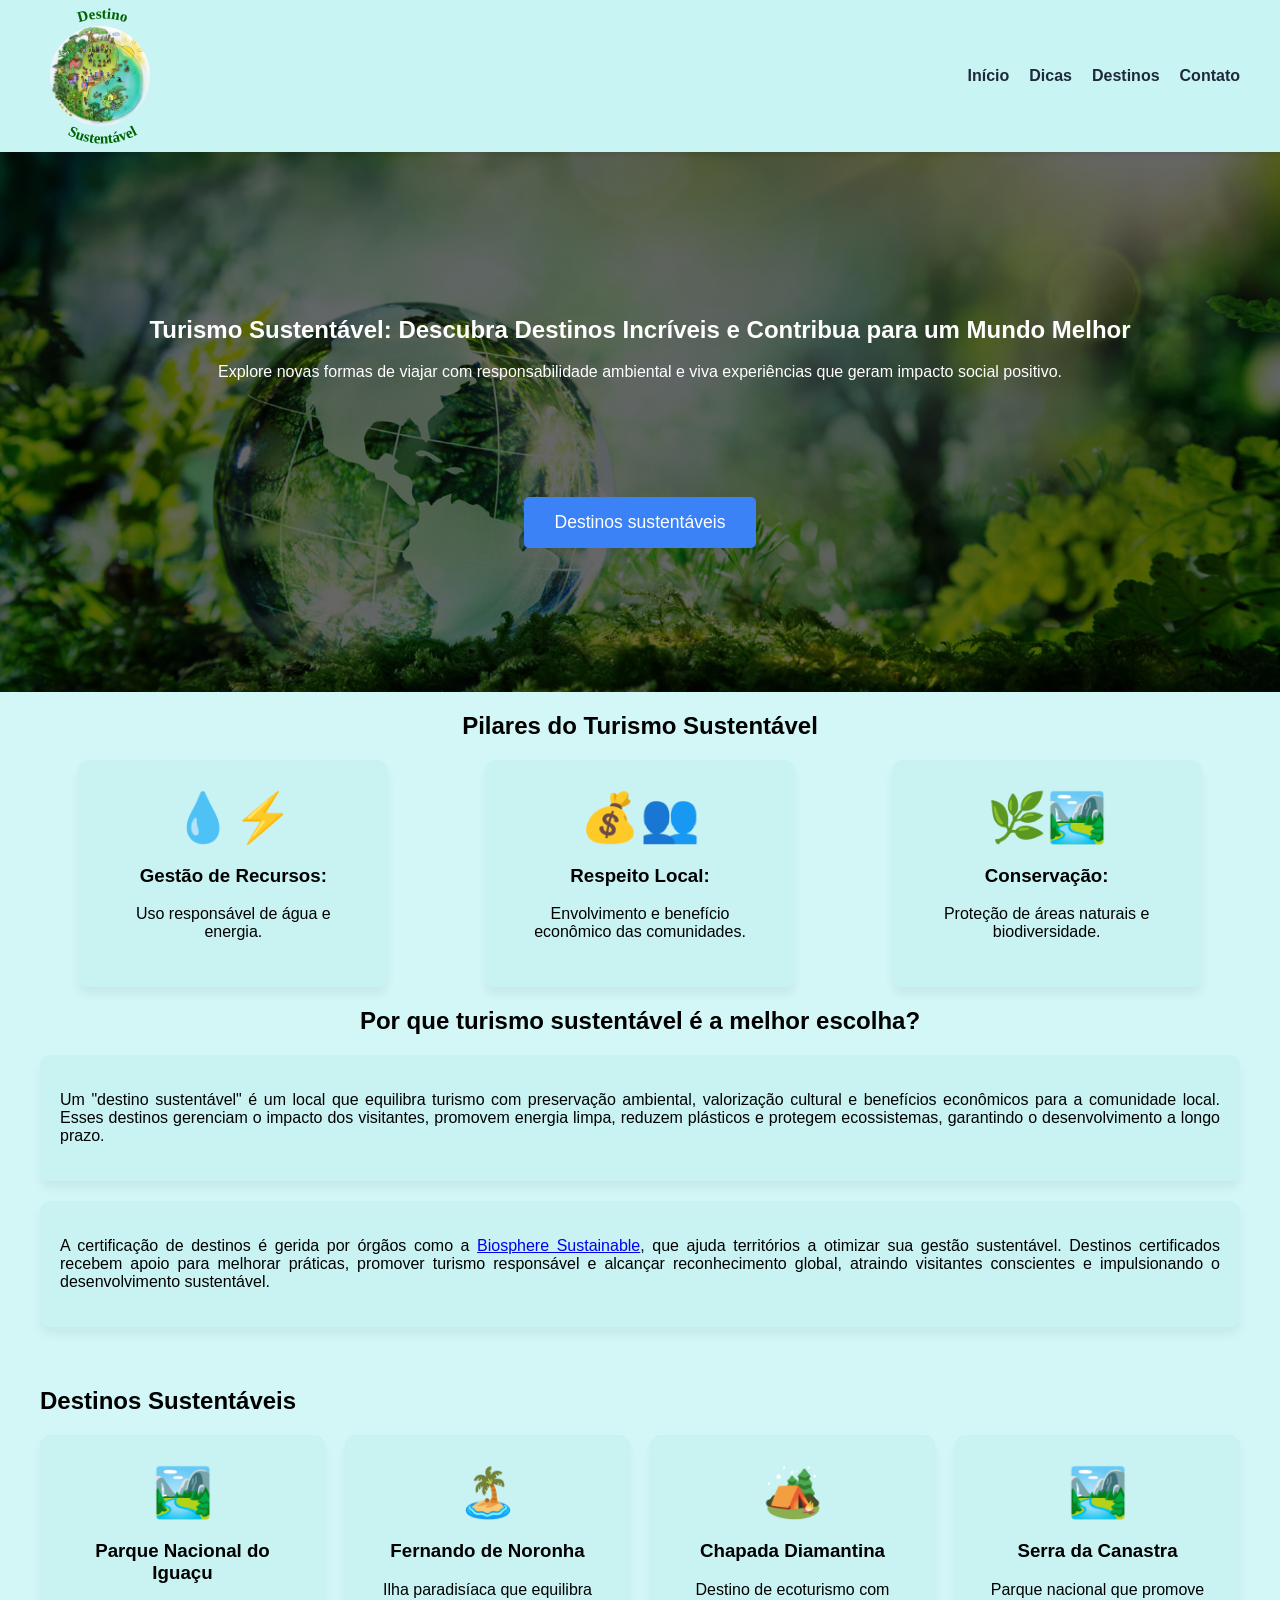
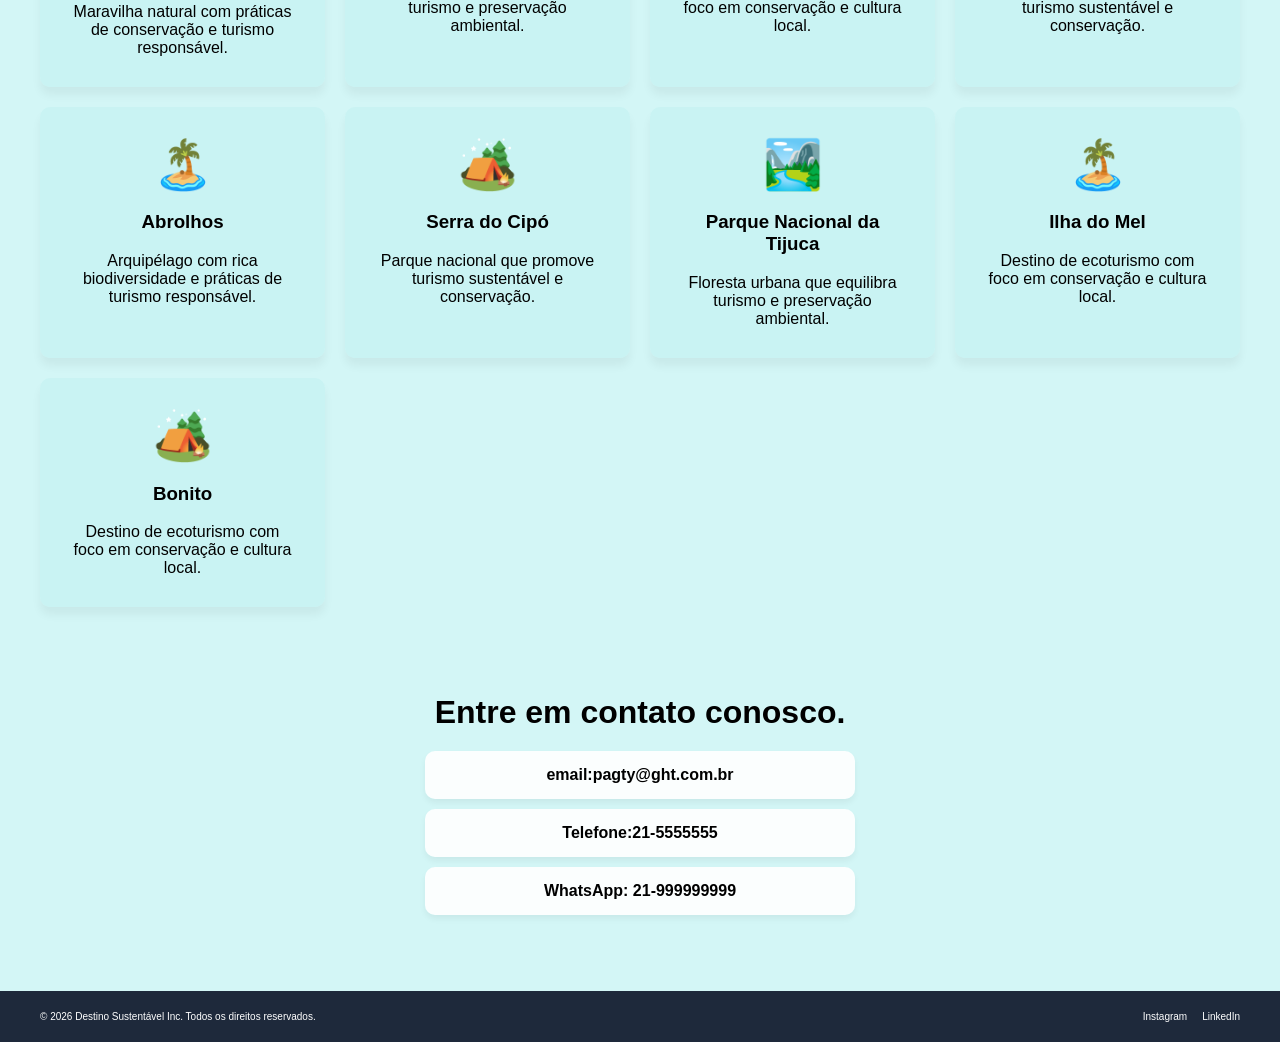
==== index.html @ 7bcc0dd2 "Fix HTML structure and formatting issues Alteração de link BONITOMS" ====
<!DOCTYPE html>
<html lang="pt-br">
<head>
    <meta charset="UTF-8">
    <meta name="viewport" content="width=device-width, initial-scale=1.0">
    <title>Turismo sustentável</title>
    <style>
        body {
            font-family: sans-serif, Arial, Helvetica;
            margin: 0;
            background-color: rgba(200, 244, 244, 0.8);
        }

        .container {
            max-width: 1200px;
            margin: 0 auto;
            padding: 0 20px;
        }

        .main-header {
        background-color: rgb(200, 244, 244);
        box-shadow: 0 2px 5px rgba(0,0,0,0.1);
        padding: 1rem 0;
        position: sticky;
        top: 0;
        z-index: 100;
        }

        .flex-nav {
            display: flex;
            justify-content: space-between;
            align-items: center;
        }

        .logo {
            background-color: rgb(200, 244, 244);
            border-radius: 50%;
            width: 120px;
            height: 120px;
            display: inline-flex;
            align-items: center;
            justify-content: center;
            position: relative;
        }

        .logo svg {
            position: absolute;
            top: -35px;
            left: -35px;
            width: 200px;
            height: 220px;
            pointer-events: none;
            z-index: 101;
        }

        .logo svg text {
            fill: #006400;
            font-family: 'Comic Sans MS', cursive;
            font-size: 15px;
            font-weight: 600;
        }

        .logo img {
            display: block;
            width: 100px;
            height: 100px;
            object-fit: cover;
            border-radius: 50%;
            background-color: transparent;
        }

        .nav-links {
            display: flex;
            justify-content: space-between;
            list-style: none;
            gap: 20px;
        }

        .nav-links a {
            text-decoration: none;
            color: #1e293b;
            font-weight: 600;
        }
        /* --- RESPONSIVE PARA CELULAR --- */
        @media (max-width: 768px) {
            .nav-links {
                gap: 10px;
            }

            .nav-links a {
                font-size: 0.9rem;
            }
        }
        /* --- HERO SECTION --- */
        /* A Seção Hero é o cartão de visitas do seu site! */
        .hero-section {
            background: linear-gradient(rgba(0,0,0,0.6), rgba(0,0,0,0.6)), url('./imagens/br-sustentabilidade.jpg');
            background-size: cover;
            background-position: center;
            height: 60vh;
            display: flex;
            align-items: center;
            justify-content: center;
            text-align: center;
            color: white;
        }

        .cta-button {
            background: #3b82f6;
            color: white;
            border: none;
            padding: 15px 30px;
            font-size: 1.1rem;
            border-radius: 5px;
            cursor: pointer;
            margin-top: 100px;
            text-decoration: none;
            display: inline-block;
        }

        #destino {
            margin-top: 60px;
        }

        #destinos {
            margin-top: 60px;
        }   

        /* --- FEATURES COM GRID LAYOUT --- */
        .features-section h2 {
            text-align: center;
        }

        .icon {
            text-align: center;
            margin-bottom: 12px;
            font-size: 3rem;
        }

        .feature-card {
            background-color: rgba(199, 243, 243, 0.8);
            padding: 30px;
            border-radius: 10px;
            box-shadow: 0 8px 10px rgba(0,0,0,0.05);
            text-align: center;
            transition: transform 0.3s;
            max-width: 250px;
            margin: 0 auto;
        }

        /*.feature-card a {
            text-decoration: none;
            color: black;
        }*/

        .feature-card:hover {
            transform: translateY(-10px);
            /*cursor: pointer;*/

        }   

        .feature-card2 {
            background-color: rgba(199, 243, 243, 0.8);
            padding: 30px;
            border-radius: 10px;
            box-shadow: 0 8px 10px rgba(0,0,0,0.05);
            text-align: center;
            transition: transform 0.3s;
            max-width: 250px;
            margin: 0 auto;
        }

        .feature-card2 a {
            text-decoration: none;
            color: black;
        }

        .feature-card2:hover {
            transform: translateY(-10px);
            cursor: pointer;

        }   

        .features-grid {
            display: grid;
            grid-template-columns: repeat(auto-fit, minmax(250px, 1fr));
            gap: 20px;
        }

        .article-card {
            background-color: rgba(199, 243, 243, 0.8);
            padding: 20px;
            border-radius: 10px;
            box-shadow: 0 8px 10px rgba(0,0,0,0.05);
            margin: 20px auto;
            max-width: cover;
            text-align: justify;
        }

        /* --- SEÇÃO DE CONTATO (CORRIGIDA) --- */
        #contato {
            padding: 60px 0;
            text-align: center;
        }

        #contato h1 {
            font-size: 2rem;
            margin-bottom: 20px;
        }

        #contato ul {
            list-style: none;
            padding: 0;
            display: flex;
            flex-direction: column;
            gap: 10px;
            align-items: center;
        }

        #contato li {
            background-color: rgba(255, 255, 255, 0.9);
            padding: 15px;
            border-radius: 10px;
            width: 100%;
            max-width: 400px;
            box-shadow: 0 4px 6px rgba(0,0,0,0.05);
            font-weight: 600;
        }
        /* --- FOOTER COM FLEXBOX --- */
        .main-footer {
            background: #1e293b;
            color: white;
            padding: 10px 0;
        }

        .footer-content {
            display: flex;
            justify-content: space-between;
            align-items: center;
            flex-wrap: wrap;
            font-size: 10px;
            gap: 20px;
        }

        .social-links {
            display: flex;
            gap: 15px;
        }

        .social-links a {
            color: white;
            text-decoration: none;
        }
    </style>
</head>
<body>
    
    <!-- HEADER: Use Flexbox para alinhar a logo e o menu -->
    <header class="main-header">
        <div class="container flex-nav">
            <div class="logo">
                <img src="./imagens/logo.jpg">
                <svg viewBox="0 0 200 200">
                    <defs>
                        <path id="top-circle" d="M 25 100 A 70 70 0 0 1 170 100" />
                        <path id="bottom-circle" d="M 25 80 A 70 70 0 0 0 170 80" />
                    </defs>
                    <text text-anchor="middle">
                        <textPath href="#top-circle" startOffset="50%">Destino</textPath>
                    </text>
                    <text text-anchor="middle">
                        <textPath href="#bottom-circle" startOffset="50%">Sustentável</textPath>
                    </text>
                </svg>
            </div>
                <nav>
                <ul class="nav-links">
                    <li><a href="#">Início</a></li>
                    <li><a href="#dicas">Dicas</a></li>
                    <li><a href="#destinos">Destinos</a></li>
                    <li><a href="#contato">Contato</a></li>
                </ul>
            </nav>
        </div>
    </header>

    <main>
        <!-- HERO SECTION: O destaque da página -->
        <section id="incio" class="hero-section">
            <div class="container">
                <h1>Turismo Sustentável: Descubra Destinos Incríveis e Contribua para um Mundo Melhor</h1>
                <p>Explore novas formas de viajar com responsabilidade ambiental e viva experiências que geram impacto social positivo.</p>
                <a href="#destino" class="cta-button">Destinos sustentáveis</a>
            </div>
        </section>

        <!-- FEATURES SECTION: Use Grid Layout para esta seção -->
        <section id="dicas" class="features-section">
            <div class="container">
                <h2>Pilares do Turismo Sustentável</h2>
                <div class="features-grid">
                    <div class="feature-card">
                        <div class="icon">💧⚡</div>
                        <h3>Gestão de Recursos:</h3>
                        <p>Uso responsável de água e energia.</p>
                    </div>
                    <div class="feature-card">
                        <div class="icon">💰👥</div>
                        <h3>Respeito Local:</h3>
                        <p>Envolvimento e benefício econômico das comunidades.</p>
                    </div>
                    <div class="feature-card">
                        <div class="icon">🌿🏞️</div>
                        <h3>Conservação:</h3>
                        <p>Proteção de áreas naturais e biodiversidade.</p>
                    </div>
            </div>
            
            <h2>Por que turismo sustentável é a melhor escolha?</h2>
            <div class="article-card">
                <p>Um "destino sustentável" é um local que equilibra turismo com preservação ambiental, valorização cultural e benefícios econômicos para a comunidade local. Esses destinos gerenciam o impacto dos visitantes, promovem energia limpa, reduzem plásticos e protegem ecossistemas, garantindo o desenvolvimento a longo prazo.</p>
            </div>
            <div class="article-card">
            <p>A certificação de destinos é gerida por órgãos como a <span><a href="https://www.biospheresustainable.com/pt/37/biosphere-sustainable-destinations" target="_blank">Biosphere Sustainable</a></span>, que ajuda territórios a otimizar sua gestão sustentável. Destinos certificados recebem apoio para melhorar práticas, promover turismo responsável e alcançar reconhecimento global, atraindo visitantes conscientes e impulsionando o desenvolvimento sustentável.</p>
            <span id="destino"></span>
            </div>
        </section>

        
        <section id="destinos">
            <div class="container">
                <h2>Destinos Sustentáveis</h2>
                <div class="features-grid">
                    <div class="feature-card2">
                        <div class="icon">🏞️</div>
                        <h3>Parque Nacional do Iguaçu</h3>
                        <a href="https://cataratasdoiguacu.com.br/" target="_blank">Maravilha natural com práticas de conservação e turismo responsável.</a>
                    </div>
                    <div class="feature-card2">
                        <div class="icon">🏝️</div>
                        <h3>Fernando de Noronha</h3>
                        <a href="https://www.noronha.pe.gov.br/" target="_blank">Ilha paradisíaca que equilibra turismo e preservação ambiental.</a>
                    </div>
                    <div class="feature-card2">
                        <div class="icon">🏕️</div>
                        <h3>Chapada Diamantina</h3>
                        <a href="https://parnachapadadiamantina.blogspot.com/" target="_blank">Destino de ecoturismo com foco em conservação e cultura local.</a>
                    </div>
                    <div class="feature-card2">
                        <div class="icon">🏞️</div>
                        <h3>Serra da Canastra</h3>
                        <a href="https://www.serradacanastra.com.br/" target="_blank">Parque nacional que promove turismo sustentável e conservação.</a>
                    </div>
                    <div class="feature-card2">
                        <div class="icon">🏝️</div>
                        <h3>Abrolhos</h3>
                        <a href="https://www.abrolhos.com.br/" target="_blank">Arquipélago com rica biodiversidade e práticas de turismo responsável.</a>
                    </div>
                    <div class="feature-card2">
                        <div class="icon">🏕️</div>
                        <h3>Serra do Cipó</h3>
                        <a href="https://vemprocipo.com.br/" target="_blank">Parque nacional que promove turismo sustentável e conservação.</a>
                    </div>
                    <div class="feature-card2">
                        <div class="icon">🏞️</div>
                        <h3>Parque Nacional da Tijuca</h3>
                        <a href="https://parquenacionaldatijuca.rio/" target="_blank">Floresta urbana que equilibra turismo e preservação ambiental.</a>
                    </div>
                    <div class="feature-card2">
                        <div class="icon">🏝️</div>
                        <h3>Ilha do Mel</h3>
                        <a href="https://www.iat.pr.gov.br/Pagina/Parque-Estadual-da-Ilha-do-Mel-PEIM target="_blank">Destino de ecoturismo com foco em conservação e cultura local.</a>
                    </div>
                    <div class="feature-card2">
                        <div class="icon">🏕️</div>
                        <h3>Bonito</h3>
                        <a href="/https://www.portalbonito.com.br/" target="_blank">Destino de ecoturismo com foco em conservação e cultura local.</a>
                    </div>
                </div>
            </div>
        </section>

        <section id="contato">
            <div class="container">
                <h1>Entre em contato conosco.</h1>
                <ul>
                    <li>email:pagty@ght.com.br</li>
                    <li>Telefone:21-5555555</li>
                    <li>WhatsApp: 21-999999999</li>
                </ul>

            </div>

        </section>

    </main>
    

    <!-- FOOTER: Use Flexbox para organizar os links -->
    <footer class="main-footer">
        <div class="container footer-content">
            <p>&copy; 2026 Destino Sustentável Inc. Todos os direitos reservados.</p>
            <div class="social-links">
                <a href="#">Instagram</a>
                <a href="#">LinkedIn</a>
            </div>
        </div>
    </footer>
    


</body>
</html>
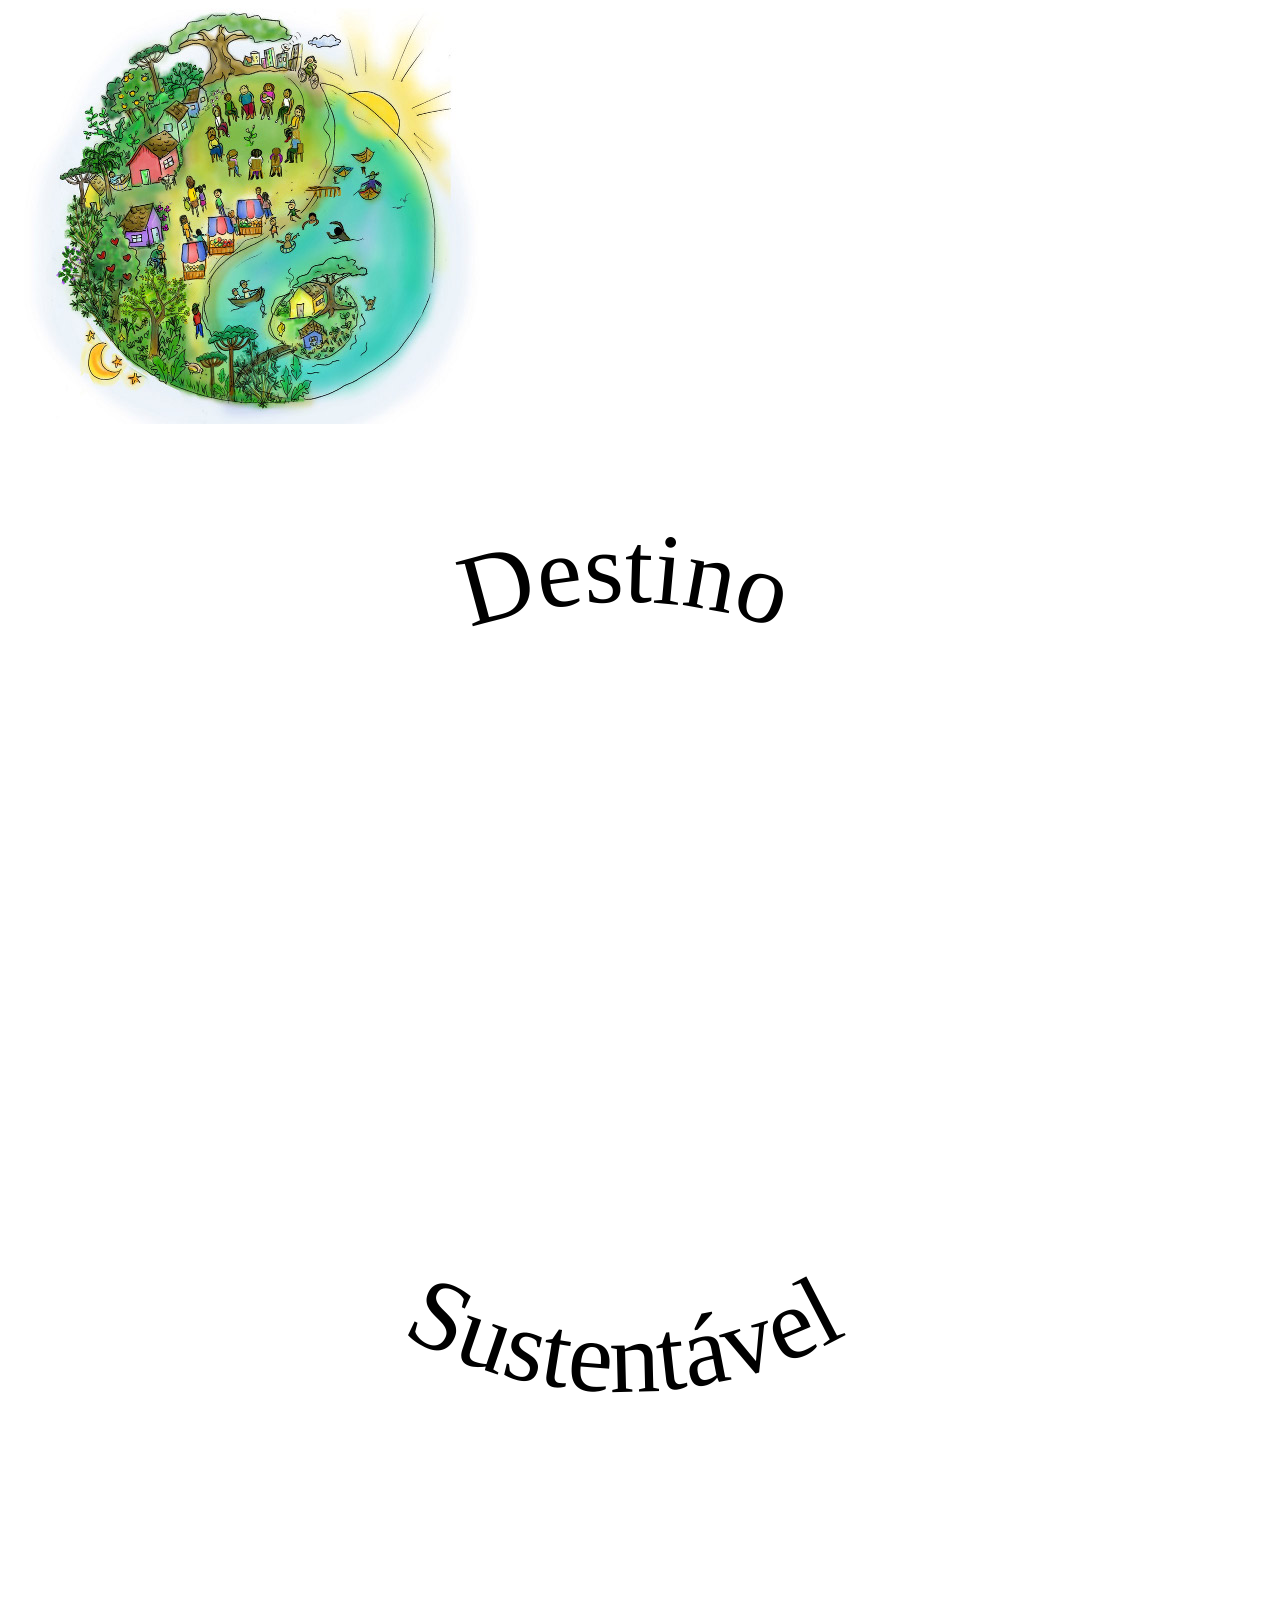
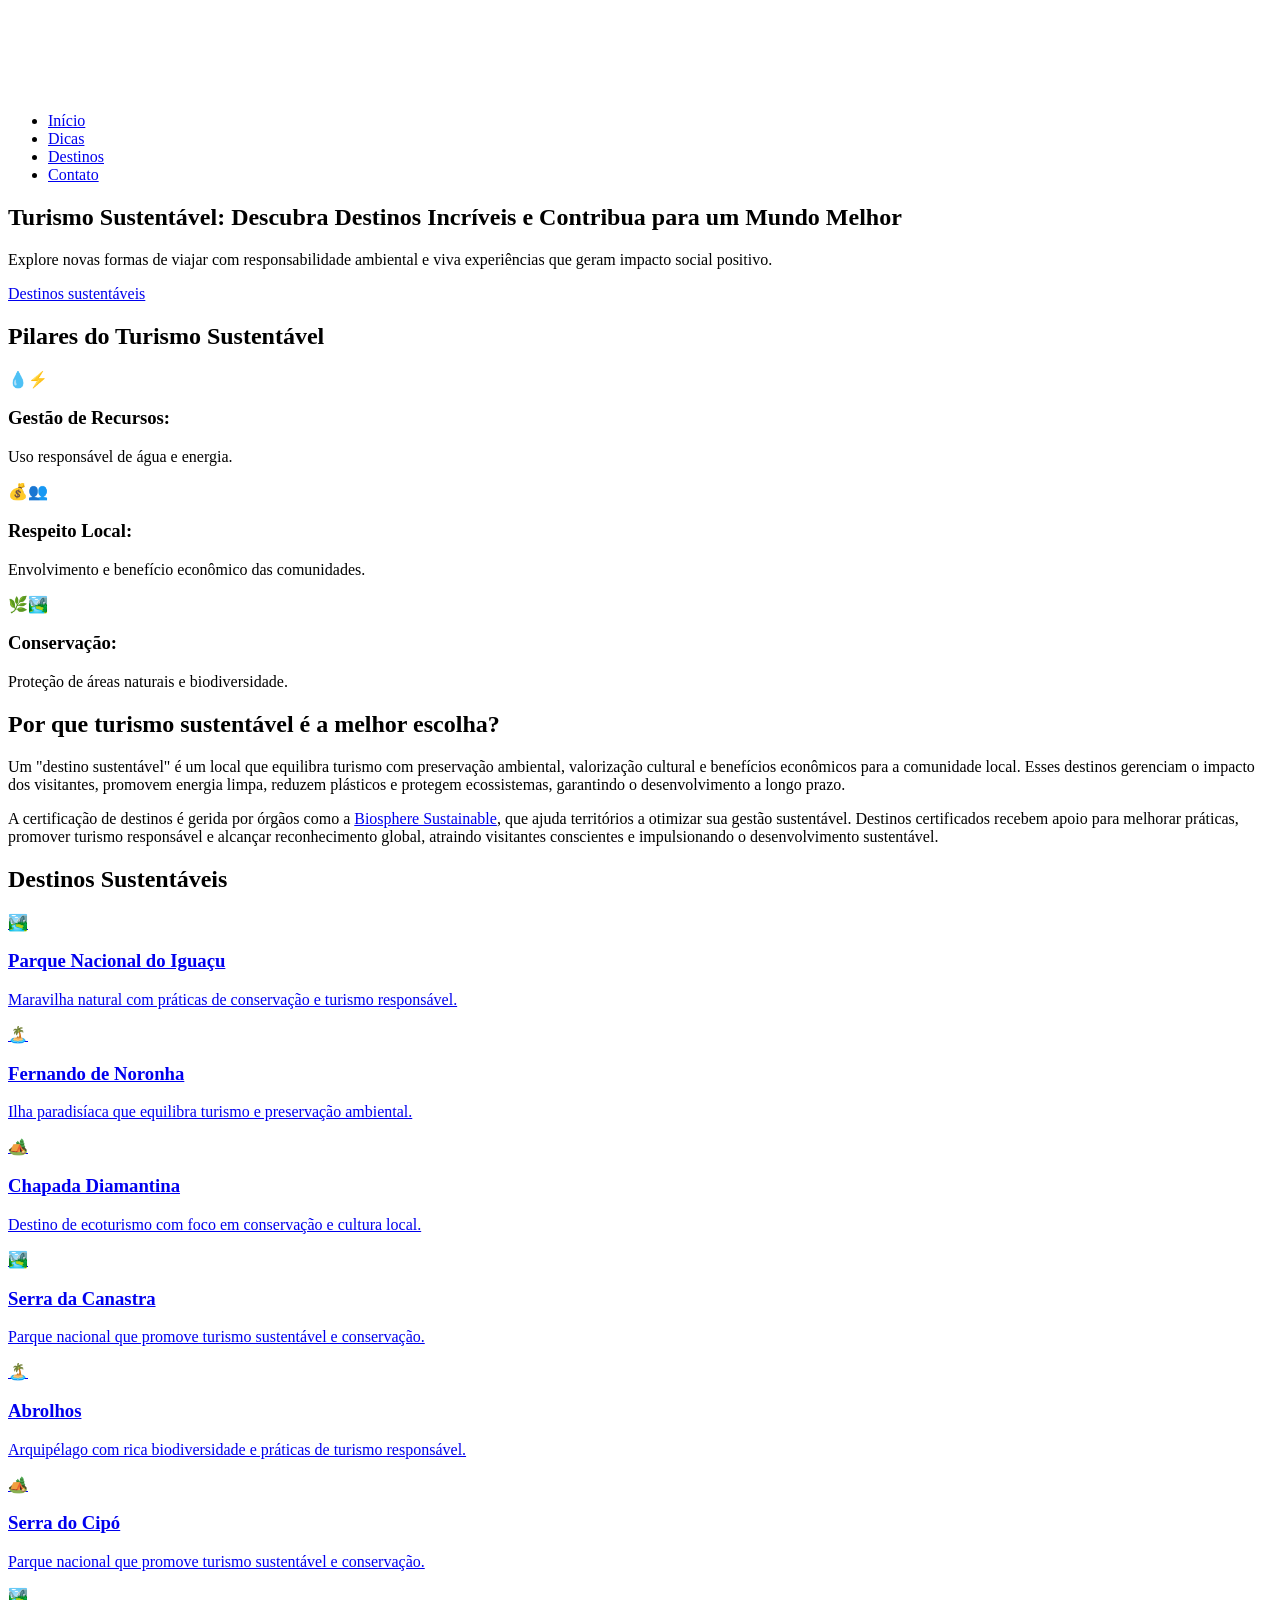
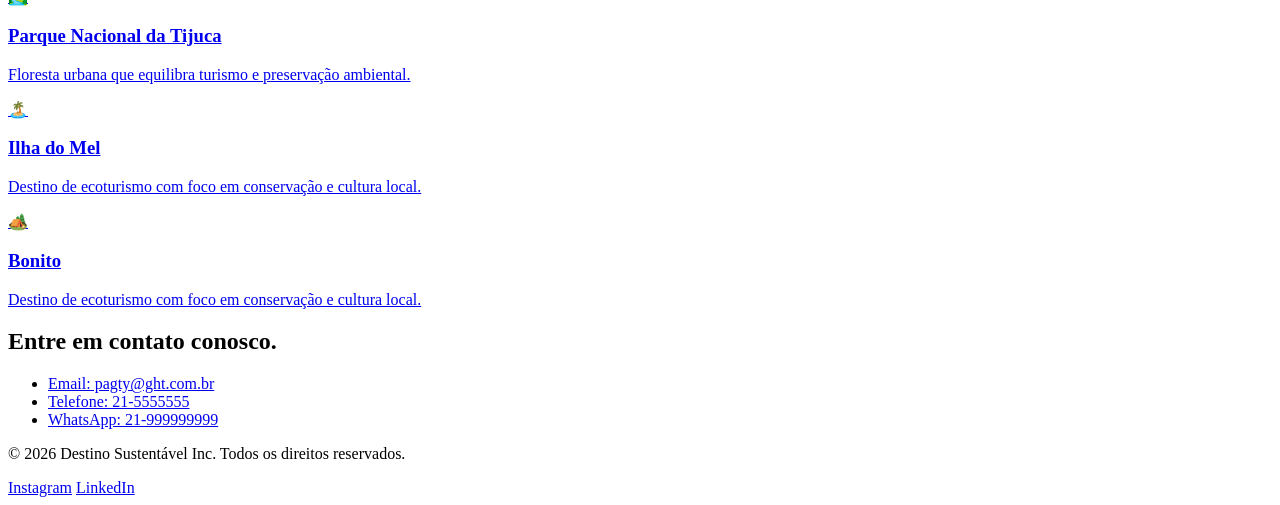
==== commit 5bee67f2: "Refactor index.html to use proper HTML tags Replaced HTML entities with actual HTML tags and added a" ====
--- a/index.html
+++ b/index.html
@@ -4,254 +4,8 @@
     <meta charset="UTF-8">
     <meta name="viewport" content="width=device-width, initial-scale=1.0">
     <title>Turismo sustentável</title>
-    <style>
-        body {
-            font-family: sans-serif, Arial, Helvetica;
-            margin: 0;
-            background-color: rgba(200, 244, 244, 0.8);
-        }
-
-        .container {
-            max-width: 1200px;
-            margin: 0 auto;
-            padding: 0 20px;
-        }
-
-        .main-header {
-        background-color: rgb(200, 244, 244);
-        box-shadow: 0 2px 5px rgba(0,0,0,0.1);
-        padding: 1rem 0;
-        position: sticky;
-        top: 0;
-        z-index: 100;
-        }
-
-        .flex-nav {
-            display: flex;
-            justify-content: space-between;
-            align-items: center;
-        }
-
-        .logo {
-            background-color: rgb(200, 244, 244);
-            border-radius: 50%;
-            width: 120px;
-            height: 120px;
-            display: inline-flex;
-            align-items: center;
-            justify-content: center;
-            position: relative;
-        }
-
-        .logo svg {
-            position: absolute;
-            top: -35px;
-            left: -35px;
-            width: 200px;
-            height: 220px;
-            pointer-events: none;
-            z-index: 101;
-        }
-
-        .logo svg text {
-            fill: #006400;
-            font-family: 'Comic Sans MS', cursive;
-            font-size: 15px;
-            font-weight: 600;
-        }
-
-        .logo img {
-            display: block;
-            width: 100px;
-            height: 100px;
-            object-fit: cover;
-            border-radius: 50%;
-            background-color: transparent;
-        }
-
-        .nav-links {
-            display: flex;
-            justify-content: space-between;
-            list-style: none;
-            gap: 20px;
-        }
-
-        .nav-links a {
-            text-decoration: none;
-            color: #1e293b;
-            font-weight: 600;
-        }
-        /* --- RESPONSIVE PARA CELULAR --- */
-        @media (max-width: 768px) {
-            .nav-links {
-                gap: 10px;
-            }
-
-            .nav-links a {
-                font-size: 0.9rem;
-            }
-        }
-        /* --- HERO SECTION --- */
-        /* A Seção Hero é o cartão de visitas do seu site! */
-        .hero-section {
-            background: linear-gradient(rgba(0,0,0,0.6), rgba(0,0,0,0.6)), url('./imagens/br-sustentabilidade.jpg');
-            background-size: cover;
-            background-position: center;
-            height: 60vh;
-            display: flex;
-            align-items: center;
-            justify-content: center;
-            text-align: center;
-            color: white;
-        }
-
-        .cta-button {
-            background: #3b82f6;
-            color: white;
-            border: none;
-            padding: 15px 30px;
-            font-size: 1.1rem;
-            border-radius: 5px;
-            cursor: pointer;
-            margin-top: 100px;
-            text-decoration: none;
-            display: inline-block;
-        }
-
-        #destino {
-            margin-top: 60px;
-        }
-
-        #destinos {
-            margin-top: 60px;
-        }   
-
-        /* --- FEATURES COM GRID LAYOUT --- */
-        .features-section h2 {
-            text-align: center;
-        }
-
-        .icon {
-            text-align: center;
-            margin-bottom: 12px;
-            font-size: 3rem;
-        }
-
-        .feature-card {
-            background-color: rgba(199, 243, 243, 0.8);
-            padding: 30px;
-            border-radius: 10px;
-            box-shadow: 0 8px 10px rgba(0,0,0,0.05);
-            text-align: center;
-            transition: transform 0.3s;
-            max-width: 250px;
-            margin: 0 auto;
-        }
-
-        /*.feature-card a {
-            text-decoration: none;
-            color: black;
-        }*/
-
-        .feature-card:hover {
-            transform: translateY(-10px);
-            /*cursor: pointer;*/
-
-        }   
-
-        .feature-card2 {
-            background-color: rgba(199, 243, 243, 0.8);
-            padding: 30px;
-            border-radius: 10px;
-            box-shadow: 0 8px 10px rgba(0,0,0,0.05);
-            text-align: center;
-            transition: transform 0.3s;
-            max-width: 250px;
-            margin: 0 auto;
-        }
-
-        .feature-card2 a {
-            text-decoration: none;
-            color: black;
-        }
-
-        .feature-card2:hover {
-            transform: translateY(-10px);
-            cursor: pointer;
-
-        }   
-
-        .features-grid {
-            display: grid;
-            grid-template-columns: repeat(auto-fit, minmax(250px, 1fr));
-            gap: 20px;
-        }
-
-        .article-card {
-            background-color: rgba(199, 243, 243, 0.8);
-            padding: 20px;
-            border-radius: 10px;
-            box-shadow: 0 8px 10px rgba(0,0,0,0.05);
-            margin: 20px auto;
-            max-width: cover;
-            text-align: justify;
-        }
-
-        /* --- SEÇÃO DE CONTATO (CORRIGIDA) --- */
-        #contato {
-            padding: 60px 0;
-            text-align: center;
-        }
-
-        #contato h1 {
-            font-size: 2rem;
-            margin-bottom: 20px;
-        }
-
-        #contato ul {
-            list-style: none;
-            padding: 0;
-            display: flex;
-            flex-direction: column;
-            gap: 10px;
-            align-items: center;
-        }
-
-        #contato li {
-            background-color: rgba(255, 255, 255, 0.9);
-            padding: 15px;
-            border-radius: 10px;
-            width: 100%;
-            max-width: 400px;
-            box-shadow: 0 4px 6px rgba(0,0,0,0.05);
-            font-weight: 600;
-        }
-        /* --- FOOTER COM FLEXBOX --- */
-        .main-footer {
-            background: #1e293b;
-            color: white;
-            padding: 10px 0;
-        }
-
-        .footer-content {
-            display: flex;
-            justify-content: space-between;
-            align-items: center;
-            flex-wrap: wrap;
-            font-size: 10px;
-            gap: 20px;
-        }
-
-        .social-links {
-            display: flex;
-            gap: 15px;
-        }
-
-        .social-links a {
-            color: white;
-            text-decoration: none;
-        }
-    </style>
+    <link rel="stylesheet" href="estilos.css">
+    
 </head>
 <body>
     
@@ -332,49 +86,49 @@
                 <h2>Destinos Sustentáveis</h2>
                 <div class="features-grid">
                     <div class="feature-card2">
-                        <div class="icon">🏞️</div>
+                        <a href="https://cataratasdoiguacu.com.br/" target="_blank"><div class="icon">🏞️</div>
                         <h3>Parque Nacional do Iguaçu</h3>
-                        <a href="https://cataratasdoiguacu.com.br/" target="_blank">Maravilha natural com práticas de conservação e turismo responsável.</a>
+                        <p>Maravilha natural com práticas de conservação e turismo responsável.</p></a>
                     </div>
                     <div class="feature-card2">
-                        <div class="icon">🏝️</div>
+                        <a href="https://www.noronha.pe.gov.br/" target="_blank"><div class="icon">🏝️</div>
                         <h3>Fernando de Noronha</h3>
-                        <a href="https://www.noronha.pe.gov.br/" target="_blank">Ilha paradisíaca que equilibra turismo e preservação ambiental.</a>
+                        <p>Ilha paradisíaca que equilibra turismo e preservação ambiental.</p></a>
                     </div>
                     <div class="feature-card2">
-                        <div class="icon">🏕️</div>
+                        <a href="https://parnachapadadiamantina.blogspot.com/" target="_blank"><div class="icon">🏕️</div>
                         <h3>Chapada Diamantina</h3>
-                        <a href="https://parnachapadadiamantina.blogspot.com/" target="_blank">Destino de ecoturismo com foco em conservação e cultura local.</a>
+                        <p>Destino de ecoturismo com foco em conservação e cultura local.</p></a>
                     </div>
                     <div class="feature-card2">
-                        <div class="icon">🏞️</div>
+                        <a href="https://www.serradacanastra.com.br/" target="_blank"><div class="icon">🏞️</div>
                         <h3>Serra da Canastra</h3>
-                        <a href="https://www.serradacanastra.com.br/" target="_blank">Parque nacional que promove turismo sustentável e conservação.</a>
+                        <p>Parque nacional que promove turismo sustentável e conservação.</p></a>
                     </div>
                     <div class="feature-card2">
-                        <div class="icon">🏝️</div>
+                        <a href="https://www.abrolhos.com.br/" target="_blank"><div class="icon">🏝️</div>
                         <h3>Abrolhos</h3>
-                        <a href="https://www.abrolhos.com.br/" target="_blank">Arquipélago com rica biodiversidade e práticas de turismo responsável.</a>
+                        <p>Arquipélago com rica biodiversidade e práticas de turismo responsável.</p></a>
                     </div>
                     <div class="feature-card2">
-                        <div class="icon">🏕️</div>
+                        <a href="https://vemprocipo.com.br/" target="_blank"><div class="icon">🏕️</div>
                         <h3>Serra do Cipó</h3>
-                        <a href="https://vemprocipo.com.br/" target="_blank">Parque nacional que promove turismo sustentável e conservação.</a>
+                        <p>Parque nacional que promove turismo sustentável e conservação.</p></a>
                     </div>
                     <div class="feature-card2">
-                        <div class="icon">🏞️</div>
+                        <a href="https://parquenacionaldatijuca.rio/" target="_blank"><div class="icon">🏞️</div>
                         <h3>Parque Nacional da Tijuca</h3>
-                        <a href="https://parquenacionaldatijuca.rio/" target="_blank">Floresta urbana que equilibra turismo e preservação ambiental.</a>
+                        <p>Floresta urbana que equilibra turismo e preservação ambiental.</p></a>
                     </div>
                     <div class="feature-card2">
-                        <div class="icon">🏝️</div>
+                        <a href="https://www.iat.pr.gov.br/Pagina/Parque-Estadual-da-Ilha-do-Mel-PEIM" target="_blank"><div class="icon">🏝️</div>
                         <h3>Ilha do Mel</h3>
-                        <a href="https://www.iat.pr.gov.br/Pagina/Parque-Estadual-da-Ilha-do-Mel-PEIM target="_blank">Destino de ecoturismo com foco em conservação e cultura local.</a>
+                        <p>Destino de ecoturismo com foco em conservação e cultura local.</p></a>
                     </div>
                     <div class="feature-card2">
-                        <div class="icon">🏕️</div>
+                        <a href="https://www.portalbonito.com.br/" target="_blank"><div class="icon">🏕️</div>
                         <h3>Bonito</h3>
-                        <a href="/https://www.portalbonito.com.br/" target="_blank">Destino de ecoturismo com foco em conservação e cultura local.</a>
+                        <p>Destino de ecoturismo com foco em conservação e cultura local.</p></a>
                     </div>
                 </div>
             </div>
@@ -384,9 +138,9 @@
             <div class="container">
                 <h1>Entre em contato conosco.</h1>
                 <ul>
-                    <li>email:pagty@ght.com.br</li>
-                    <li>Telefone:21-5555555</li>
-                    <li>WhatsApp: 21-999999999</li>
+                    <li><a href="mailto:pagty@ght.com.br">Email: pagty@ght.com.br</a></li>
+                    <li><a href="tel:215555555">Telefone: 21-5555555</a></li>
+                    <li><a href="https://wa.me/5521999999999" target="_blank">WhatsApp: 21-999999999</a></li>
                 </ul>
 
             </div>
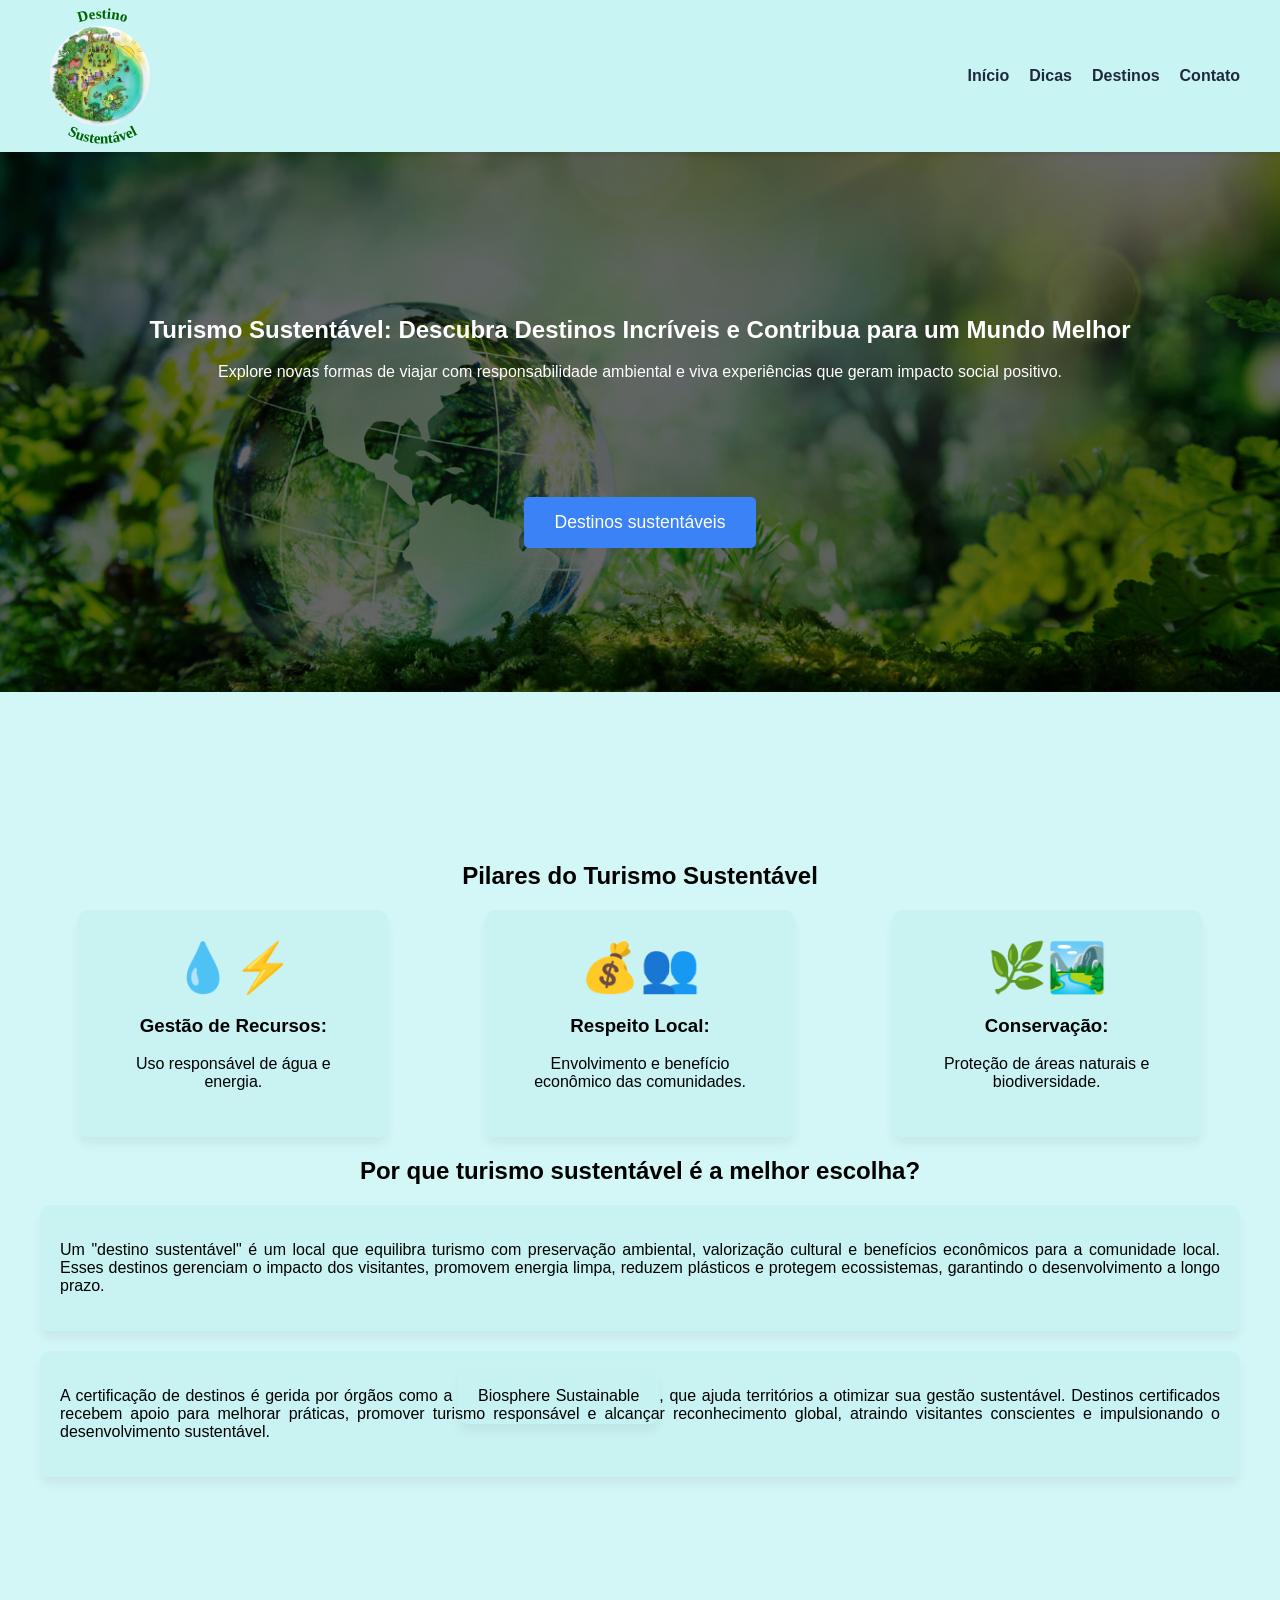
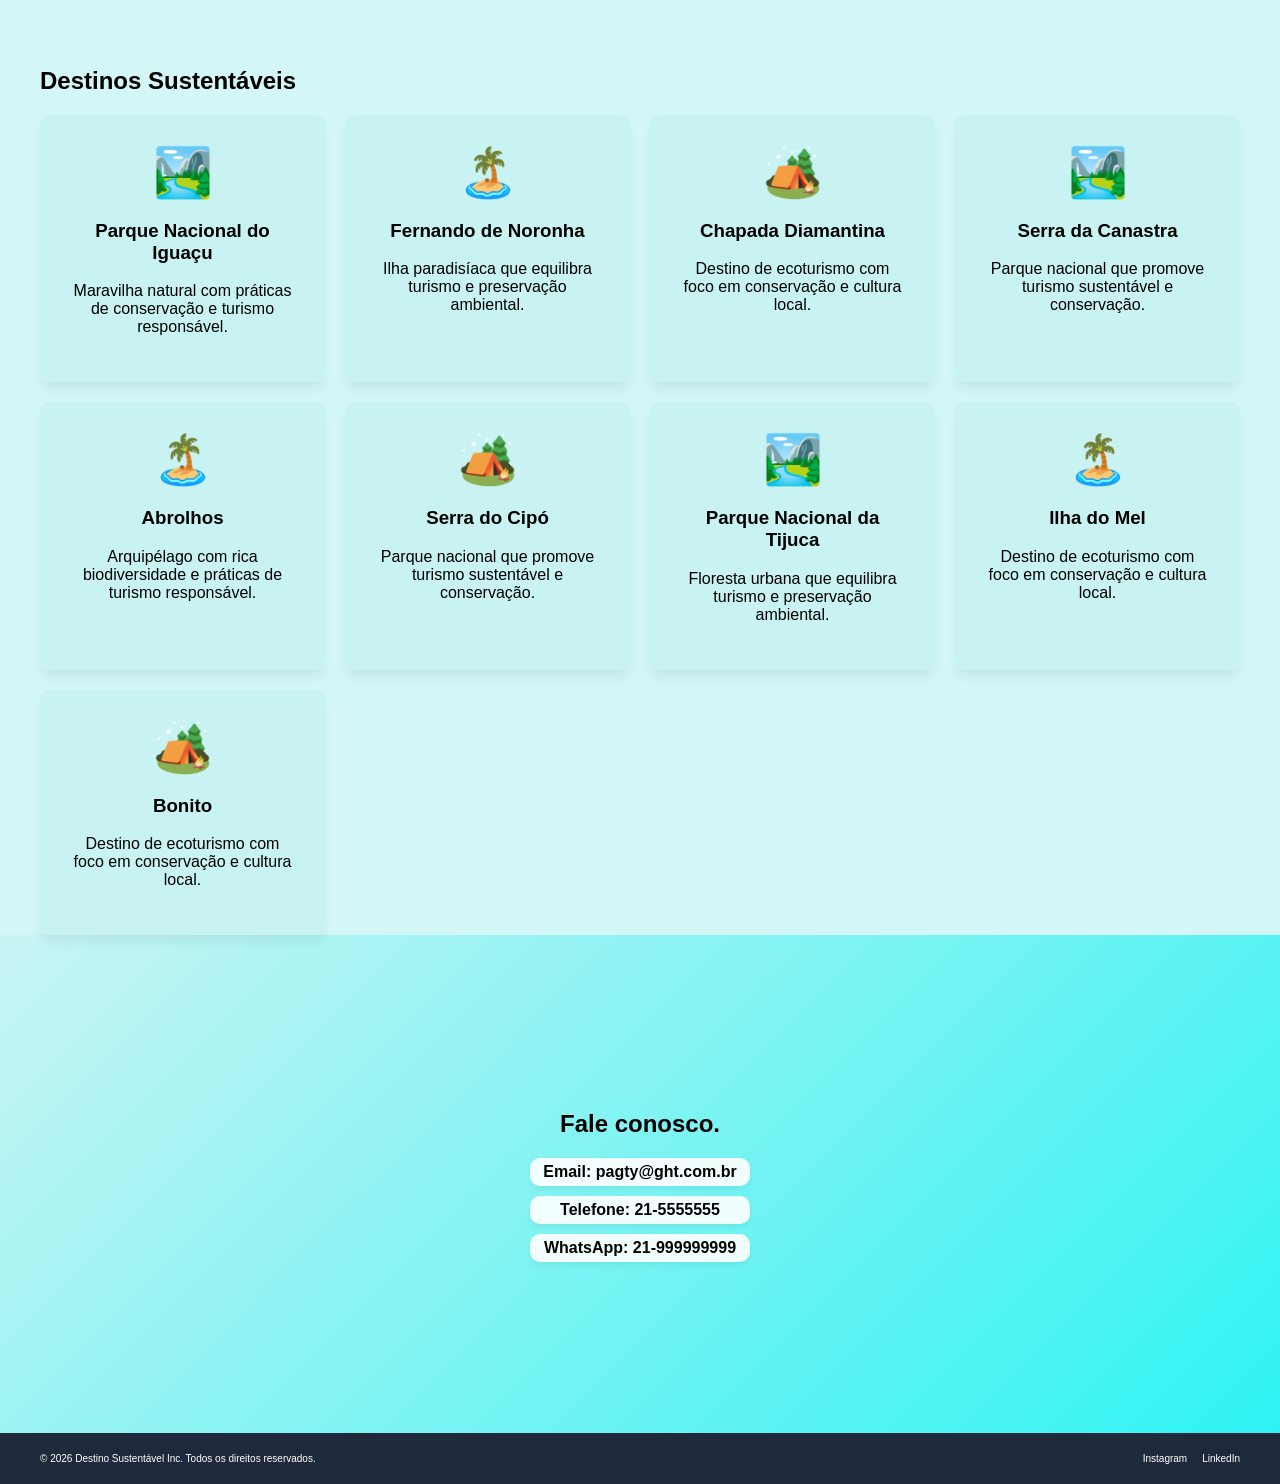
==== commit ef6b7a44: "Add files via upload" ====
--- a/index.html
+++ b/index.html
@@ -86,47 +86,47 @@
                 <h2>Destinos Sustentáveis</h2>
                 <div class="features-grid">
                     <div class="feature-card2">
-                        <a href="https://cataratasdoiguacu.com.br/" target="_blank"><div class="icon">🏞️</div>
+                        <a href="./destinos.html#cataratas"><div class="icon">🏞️</div>
                         <h3>Parque Nacional do Iguaçu</h3>
                         <p>Maravilha natural com práticas de conservação e turismo responsável.</p></a>
                     </div>
                     <div class="feature-card2">
-                        <a href="https://www.noronha.pe.gov.br/" target="_blank"><div class="icon">🏝️</div>
+                        <a href="./destinos.html#noronha"><div class="icon">🏝️</div>
                         <h3>Fernando de Noronha</h3>
                         <p>Ilha paradisíaca que equilibra turismo e preservação ambiental.</p></a>
                     </div>
                     <div class="feature-card2">
-                        <a href="https://parnachapadadiamantina.blogspot.com/" target="_blank"><div class="icon">🏕️</div>
+                        <a href="./destinos.html#chapada-diamantina"><div class="icon">🏕️</div>
                         <h3>Chapada Diamantina</h3>
                         <p>Destino de ecoturismo com foco em conservação e cultura local.</p></a>
                     </div>
                     <div class="feature-card2">
-                        <a href="https://www.serradacanastra.com.br/" target="_blank"><div class="icon">🏞️</div>
+                        <a href="./destinos.html#serra-da-canastra"><div class="icon">🏞️</div>
                         <h3>Serra da Canastra</h3>
                         <p>Parque nacional que promove turismo sustentável e conservação.</p></a>
                     </div>
                     <div class="feature-card2">
-                        <a href="https://www.abrolhos.com.br/" target="_blank"><div class="icon">🏝️</div>
+                        <a href="./destinos.html#abrolhos"><div class="icon">🏝️</div>
                         <h3>Abrolhos</h3>
                         <p>Arquipélago com rica biodiversidade e práticas de turismo responsável.</p></a>
                     </div>
                     <div class="feature-card2">
-                        <a href="https://vemprocipo.com.br/" target="_blank"><div class="icon">🏕️</div>
+                        <a href="./destinos.html#serra-do-cipo"><div class="icon">🏕️</div>
                         <h3>Serra do Cipó</h3>
                         <p>Parque nacional que promove turismo sustentável e conservação.</p></a>
                     </div>
                     <div class="feature-card2">
-                        <a href="https://parquenacionaldatijuca.rio/" target="_blank"><div class="icon">🏞️</div>
+                        <a href="./destinos.html#parque-da-tijuca"><div class="icon">🏞️</div>
                         <h3>Parque Nacional da Tijuca</h3>
                         <p>Floresta urbana que equilibra turismo e preservação ambiental.</p></a>
                     </div>
                     <div class="feature-card2">
-                        <a href="https://www.iat.pr.gov.br/Pagina/Parque-Estadual-da-Ilha-do-Mel-PEIM" target="_blank"><div class="icon">🏝️</div>
+                        <a href="./destinos.html#ilha-do-mel"><div class="icon">🏝️</div>
                         <h3>Ilha do Mel</h3>
                         <p>Destino de ecoturismo com foco em conservação e cultura local.</p></a>
                     </div>
                     <div class="feature-card2">
-                        <a href="https://www.portalbonito.com.br/" target="_blank"><div class="icon">🏕️</div>
+                        <a href="./destinos.html#bonito"><div class="icon">🏕️</div>
                         <h3>Bonito</h3>
                         <p>Destino de ecoturismo com foco em conservação e cultura local.</p></a>
                     </div>
@@ -136,7 +136,7 @@
 
         <section id="contato">
             <div class="container">
-                <h1>Entre em contato conosco.</h1>
+                <h2>Fale conosco.</h2>
                 <ul>
                     <li><a href="mailto:pagty@ght.com.br">Email: pagty@ght.com.br</a></li>
                     <li><a href="tel:215555555">Telefone: 21-5555555</a></li>
@@ -164,4 +164,4 @@
 
 
 </body>
-</html>
+</html>
--- a/estilos.css
+++ b/estilos.css
@@ -0,0 +1,291 @@
+
+body {
+    font-family: sans-serif, Arial, Helvetica;
+    margin: 0;
+    background-color: rgba(200, 244, 244, 0.8);
+}
+
+.container {
+    max-width: 1200px;
+    margin: 0 auto;
+    padding: 0 20px;
+}
+
+.container h3 {
+    text-align: center;
+}
+.main-header {
+    background-color: rgb(200, 244, 244);
+    box-shadow: 0 2px 5px rgba(0,0,0,0.1);
+    padding: 1rem 0;
+    position: sticky;
+    top: 0;
+    z-index: 100;
+}
+
+.flex-nav {
+    display: flex;
+    justify-content: space-between;
+    align-items: center;
+    
+}
+
+.logo {
+    background-color: rgb(200, 244, 244);
+    border-radius: 50%;
+    width: 120px;
+    height: 120px;
+    display: inline-flex;
+    align-items: center;
+    justify-content: center;
+    position: relative;
+}
+
+.logo svg {
+    position: absolute;
+    top: -35px;
+    left: -35px;
+    width: 200px;
+    height: 220px;
+    pointer-events: none;
+    z-index: 101;
+}
+
+.logo svg text {
+    fill: #006400;
+    font-family: 'Comic Sans MS', cursive;
+    font-size: 15px;
+    font-weight: 600;
+}
+
+.logo img {
+    display: block;
+    width: 100px;
+    height: 100px;
+    object-fit: cover;
+    border-radius: 50%;
+    background-color: transparent;
+}
+
+.nav-links {
+    display: flex;
+    justify-content: space-between;
+    list-style: none;
+    gap: 20px;
+}
+
+.nav-links a {
+    text-decoration: none;
+    color: #1e293b;
+    font-weight: 600;
+}
+
+/* --- RESPONSIVE PARA CELULAR --- */
+@media (max-width: 768px) {
+        .nav-links {
+            gap: 10px;
+        }
+
+        .nav-links a {
+            font-size: 0.9rem;
+        }
+}
+
+/* --- HERO SECTION --- */
+/* A Seção Hero é o cartão de visitas do seu site! */
+.hero-section {
+    background: linear-gradient(rgba(0,0,0,0.6), rgba(0,0,0,0.6)), url('./imagens/br-sustentabilidade.jpg');
+    background-size: cover;
+    background-position: center;
+    height: 60vh;
+    display: flex;
+    align-items: center;
+    justify-content: center;
+    text-align: center;
+    color: white;
+}
+
+.cta-button {
+    background: #3b82f6;
+    color: white;
+    border: none;
+    padding: 15px 30px;
+    font-size: 1.1rem;
+    border-radius: 5px;
+    cursor: pointer;
+    margin-top: 100px;
+    text-decoration: none;
+    display: inline-block;
+}
+
+#destinos, #dicas {
+    padding-top: 150px;
+}   
+
+
+/* --- FEATURES COM GRID LAYOUT --- */
+.features-section h2 {
+    text-align: center;
+}
+
+.icon {
+    text-align: center;
+    margin-bottom: 12px;
+    font-size: 3rem;
+}
+
+
+.feature-card {
+    background-color: rgba(199, 243, 243, 0.8);
+    padding: 30px;
+    border-radius: 10px;
+    box-shadow: 0 8px 10px rgba(0,0,0,0.05);
+    text-align: center;
+    transition: transform 0.3s;
+    max-width: 250px;
+    margin: 0 auto;
+}
+
+.feature-card:hover {
+    transform: translateY(-10px);
+}   
+
+.feature-card2 {
+    background-color: rgba(199, 243, 243, 0.8);
+    padding: 30px;
+    border-radius: 10px;
+    box-shadow: 0 8px 10px rgba(0,0,0,0.05);
+    text-align: center;
+    transition: transform 0.3s;
+    max-width: 250px;
+    margin: 0 auto;
+}
+
+.feature-card2 a {
+    text-decoration: none;
+    color: black;
+}
+
+.feature-card2:hover {
+    transform: translateY(-10px);
+    cursor: pointer;
+}   
+
+.features-grid {
+    display: grid;
+    grid-template-columns: repeat(auto-fit, minmax(250px, 1fr));
+    gap: 20px;
+}
+
+.article-card, .article-card a {
+    background-color: rgba(199, 243, 243, 0.8);
+    padding: 20px;
+    border-radius: 10px;
+    box-shadow: 0 8px 10px rgba(0,0,0,0.05);
+    margin: 20px auto;
+    max-width: cover;
+    text-align: justify;
+}
+
+.article-card a, .article-card a:active, .article-card a:hover {
+    text-decoration: none;
+    color: black;
+    cursor: pointer;
+}
+
+/* --- SEÇÃO DE CONTATO (CORRIGIDA) --- */
+#contato {
+    padding: 155px 0;
+    background: linear-gradient(135deg, rgba(199, 243, 243, 0.8) 0%, rgba(5, 242, 242, 0.8) 100%);
+    text-align: center;
+}
+
+#contato h1 {
+    font-size: 2rem;
+    margin-bottom: 20px;
+}
+
+#contato ul {
+    list-style: none;
+    padding: 0;
+    display: flex;
+    flex-direction: column;
+    gap: 10px;
+    align-items: center;
+}
+
+#contato li {
+    background-color: rgba(255, 255, 255, 0.9);
+    padding: 5px;
+    border-radius: 10px;
+    width: 100%;
+    max-width: 210px;
+    box-shadow: 0 4px 6px rgba(0,0,0,0.05);
+    font-weight: 600;
+    text-decoration: none;
+}
+
+#contato li a, #contato li a:active, #contato li a:visited {
+    color: black;
+    text-decoration: none;
+}
+
+li :hover {
+    padding: 5px;
+    border: 2px solid black;
+    border-radius: 10px;
+    width: 100%;
+    max-width: 400px;
+    text-decoration: none;  
+    cursor: pointer;
+    transition: 0.2s;
+}
+
+/* --- FOOTER COM FLEXBOX --- */
+.main-footer {
+    background: #1e293b;
+    color: white;
+    padding: 10px 0;
+    
+}
+
+.footer-content {
+    display: flex;
+    justify-content: space-between;
+    align-items: center;
+    flex-wrap: wrap;
+    font-size: 10px;
+    gap: 20px;
+}
+
+.social-links {
+    display: flex;
+    gap: 15px;
+}
+
+.social-links a {
+    color: white;
+    text-decoration: none;
+}
+
+
+/* pagina destinos*/
+#cataratas, #noronha, #chapada-diamantina, #serra-da-canastra, #abrolhos, #serra-do-cipo, #parque-da-tijuca, #ilha-do-mel, #bonito {
+    padding-top: 168px;
+}
+
+.feature-card3 {
+    display: grid;
+    grid-template-columns: repeat(auto-fit, minmax(250px, 1fr));
+    grid-template-rows: auto;
+    justify-items: stretch;
+    align-items: stretch;
+    gap: 20px;
+}
+
+.feature-card3 .icon img {
+    width: 100%;
+    height: 200px;
+    object-fit: cover;
+    border-radius: 10px;
+}
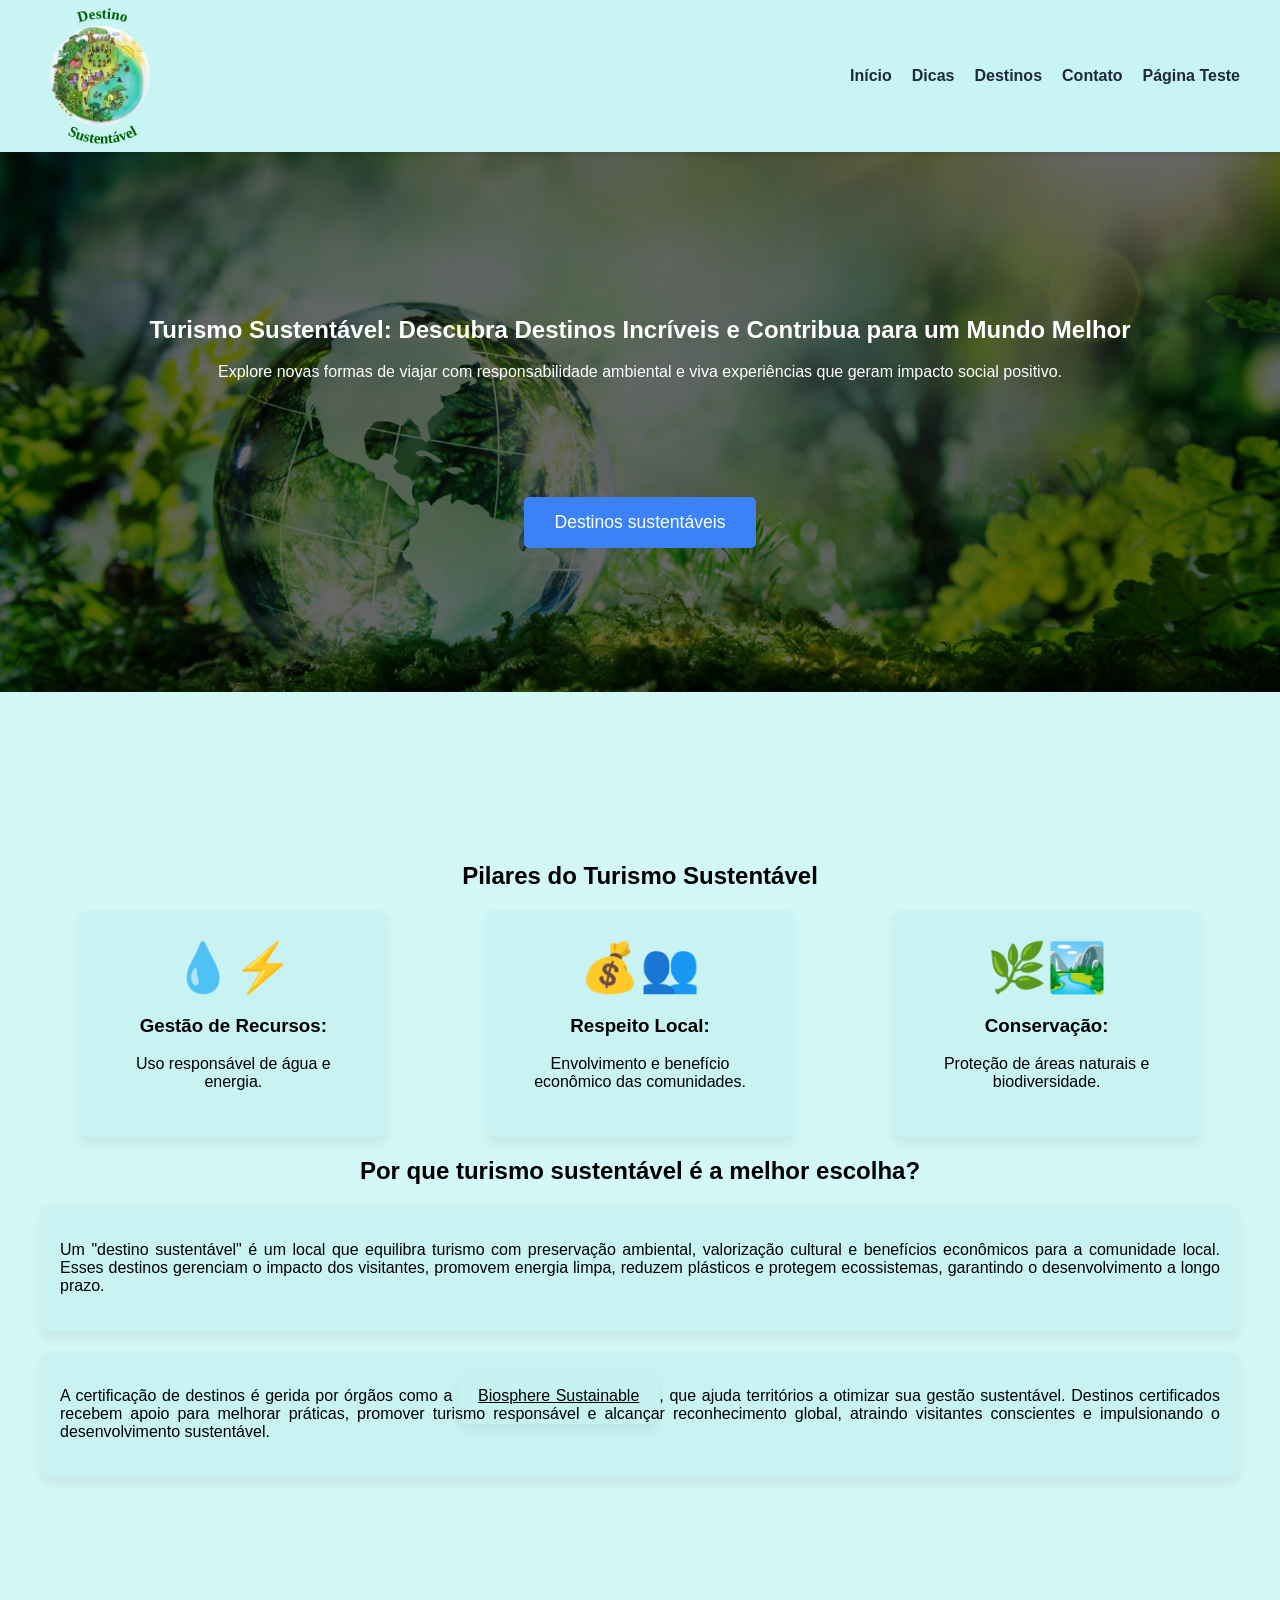
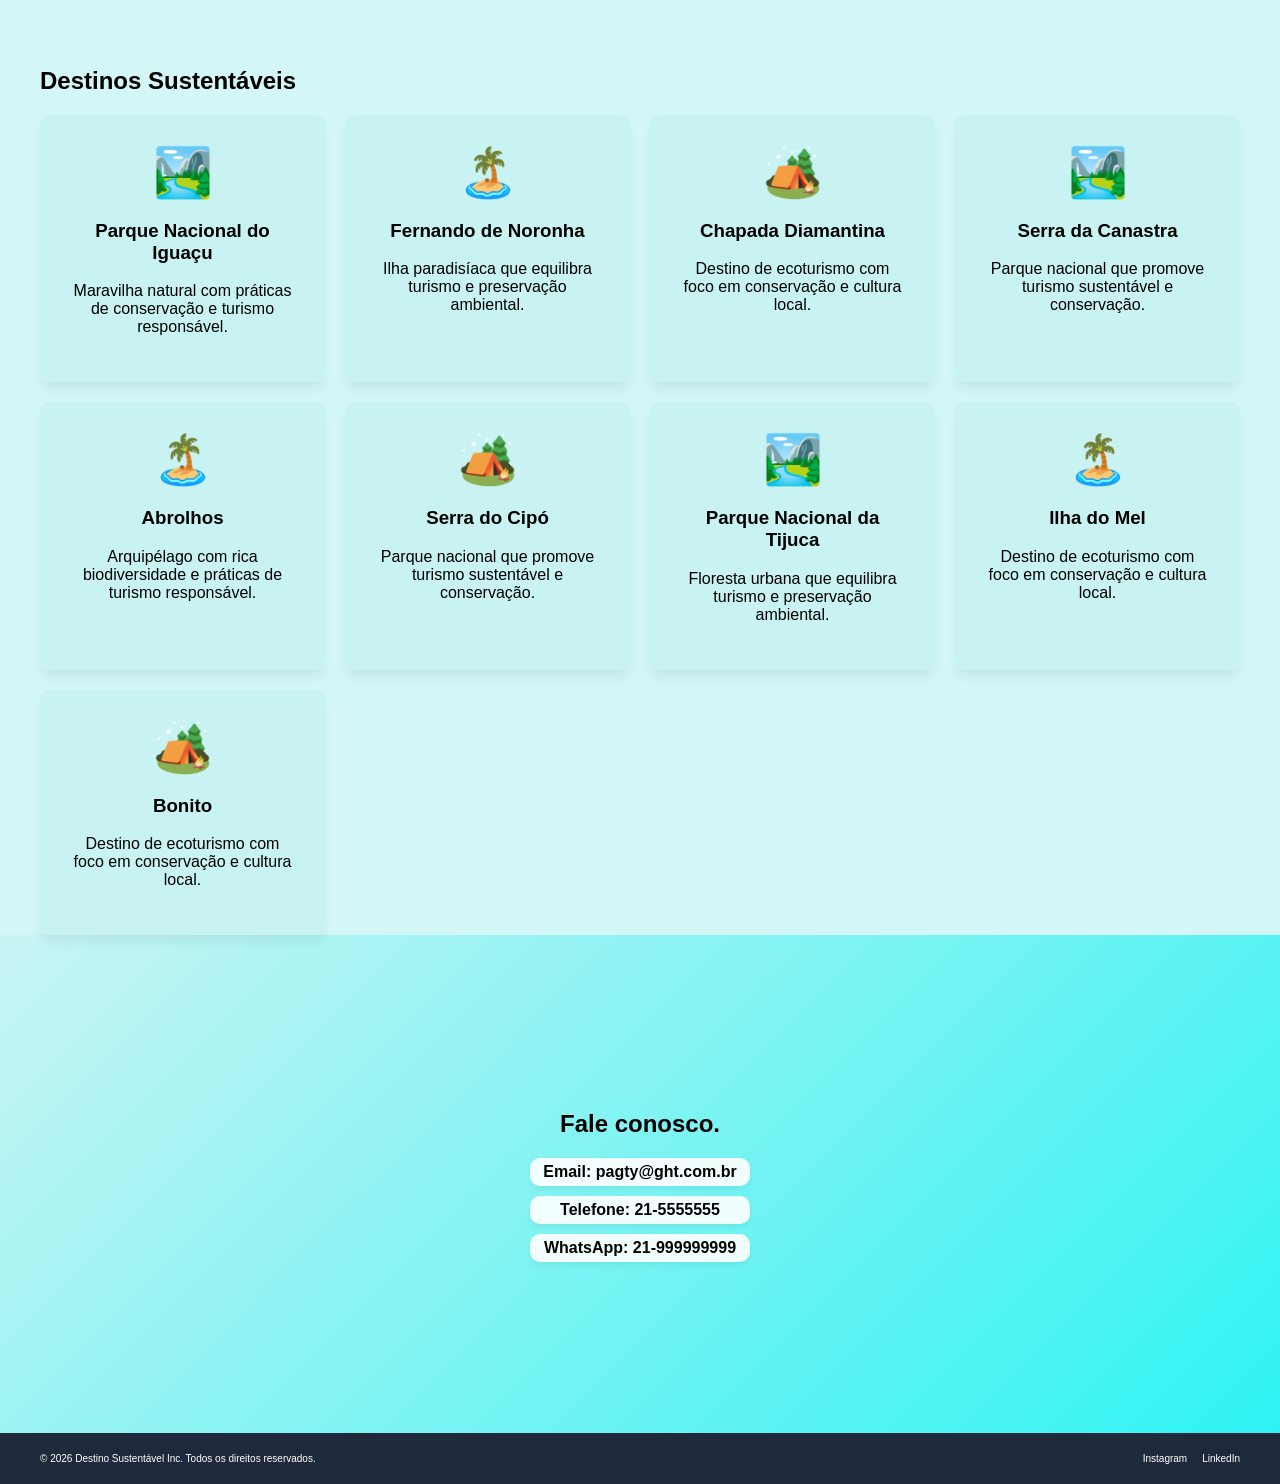
==== commit 883392e3: "javascript injeção do cabeçalho e rodapé com uso de javascript" ====
--- a/index.html
+++ b/index.html
@@ -33,6 +33,7 @@
                     <li><a href="#dicas">Dicas</a></li>
                     <li><a href="#destinos">Destinos</a></li>
                     <li><a href="#contato">Contato</a></li>
+                    <li><a href="teste.html">Página Teste</a></li>
                 </ul>
             </nav>
         </div>
@@ -40,7 +41,7 @@
 
     <main>
         <!-- HERO SECTION: O destaque da página -->
-        <section id="incio" class="hero-section">
+        <section id="inicio" class="hero-section">
             <div class="container">
                 <h1>Turismo Sustentável: Descubra Destinos Incríveis e Contribua para um Mundo Melhor</h1>
                 <p>Explore novas formas de viajar com responsabilidade ambiental e viva experiências que geram impacto social positivo.</p>
@@ -76,7 +77,7 @@
             </div>
             <div class="article-card">
             <p>A certificação de destinos é gerida por órgãos como a <span><a href="https://www.biospheresustainable.com/pt/37/biosphere-sustainable-destinations" target="_blank">Biosphere Sustainable</a></span>, que ajuda territórios a otimizar sua gestão sustentável. Destinos certificados recebem apoio para melhorar práticas, promover turismo responsável e alcançar reconhecimento global, atraindo visitantes conscientes e impulsionando o desenvolvimento sustentável.</p>
-            <span id="destino"></span>
+            <!-- <span id="destino"></span> -->
             </div>
         </section>
 
--- a/estilos.css
+++ b/estilos.css
@@ -27,7 +27,6 @@
     display: flex;
     justify-content: space-between;
     align-items: center;
-    
 }
 
 .logo {
@@ -91,6 +90,11 @@
         }
 }
 
+@media (max-width: 768px) {
+    .content-grid {
+        grid-template-columns: 1fr;
+    }
+}
 /* --- HERO SECTION --- */
 /* A Seção Hero é o cartão de visitas do seu site! */
 .hero-section {
@@ -177,6 +181,7 @@
     gap: 20px;
 }
 
+
 .article-card, .article-card a {
     background-color: rgba(199, 243, 243, 0.8);
     padding: 20px;
@@ -193,6 +198,10 @@
     cursor: pointer;
 }
 
+span {
+    text-decoration:underline;
+}
+
 /* --- SEÇÃO DE CONTATO (CORRIGIDA) --- */
 #contato {
     padding: 155px 0;
@@ -230,7 +239,7 @@
     text-decoration: none;
 }
 
-li :hover {
+li:hover {
     padding: 5px;
     border: 2px solid black;
     border-radius: 10px;
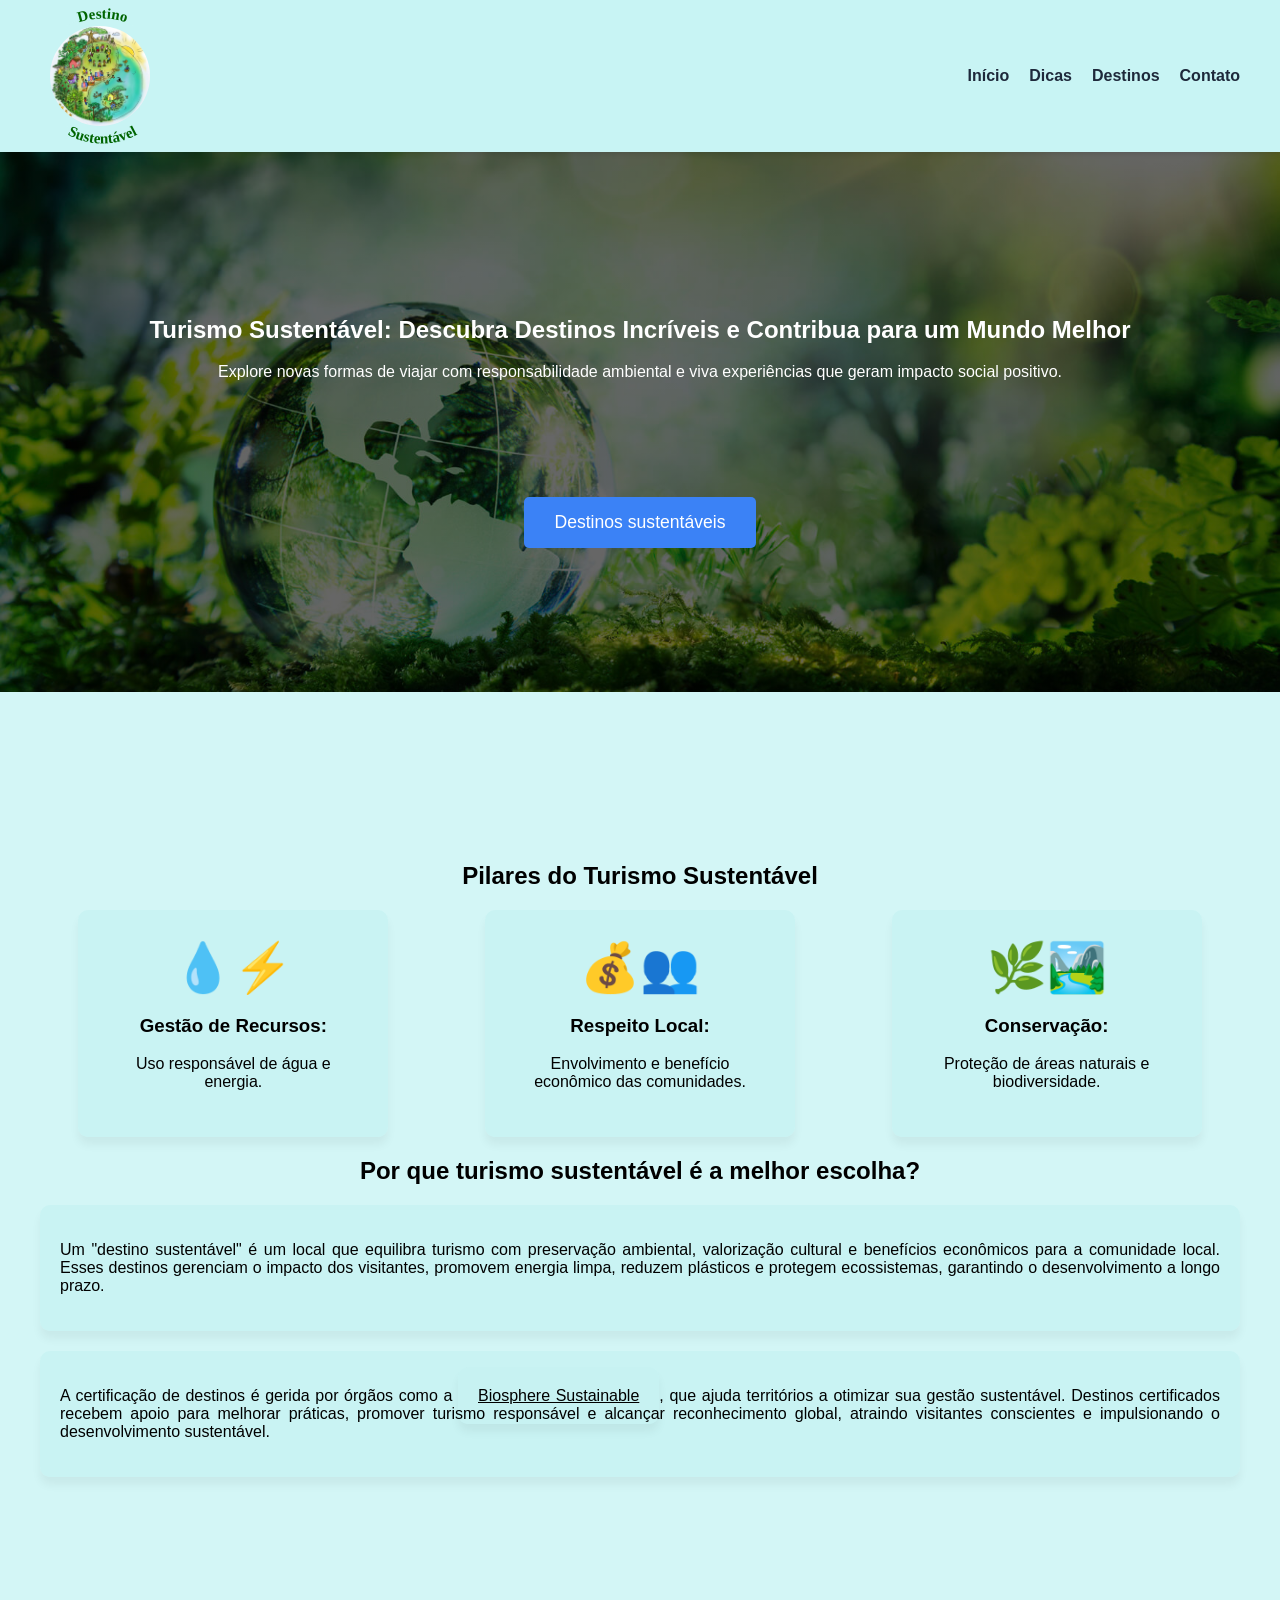
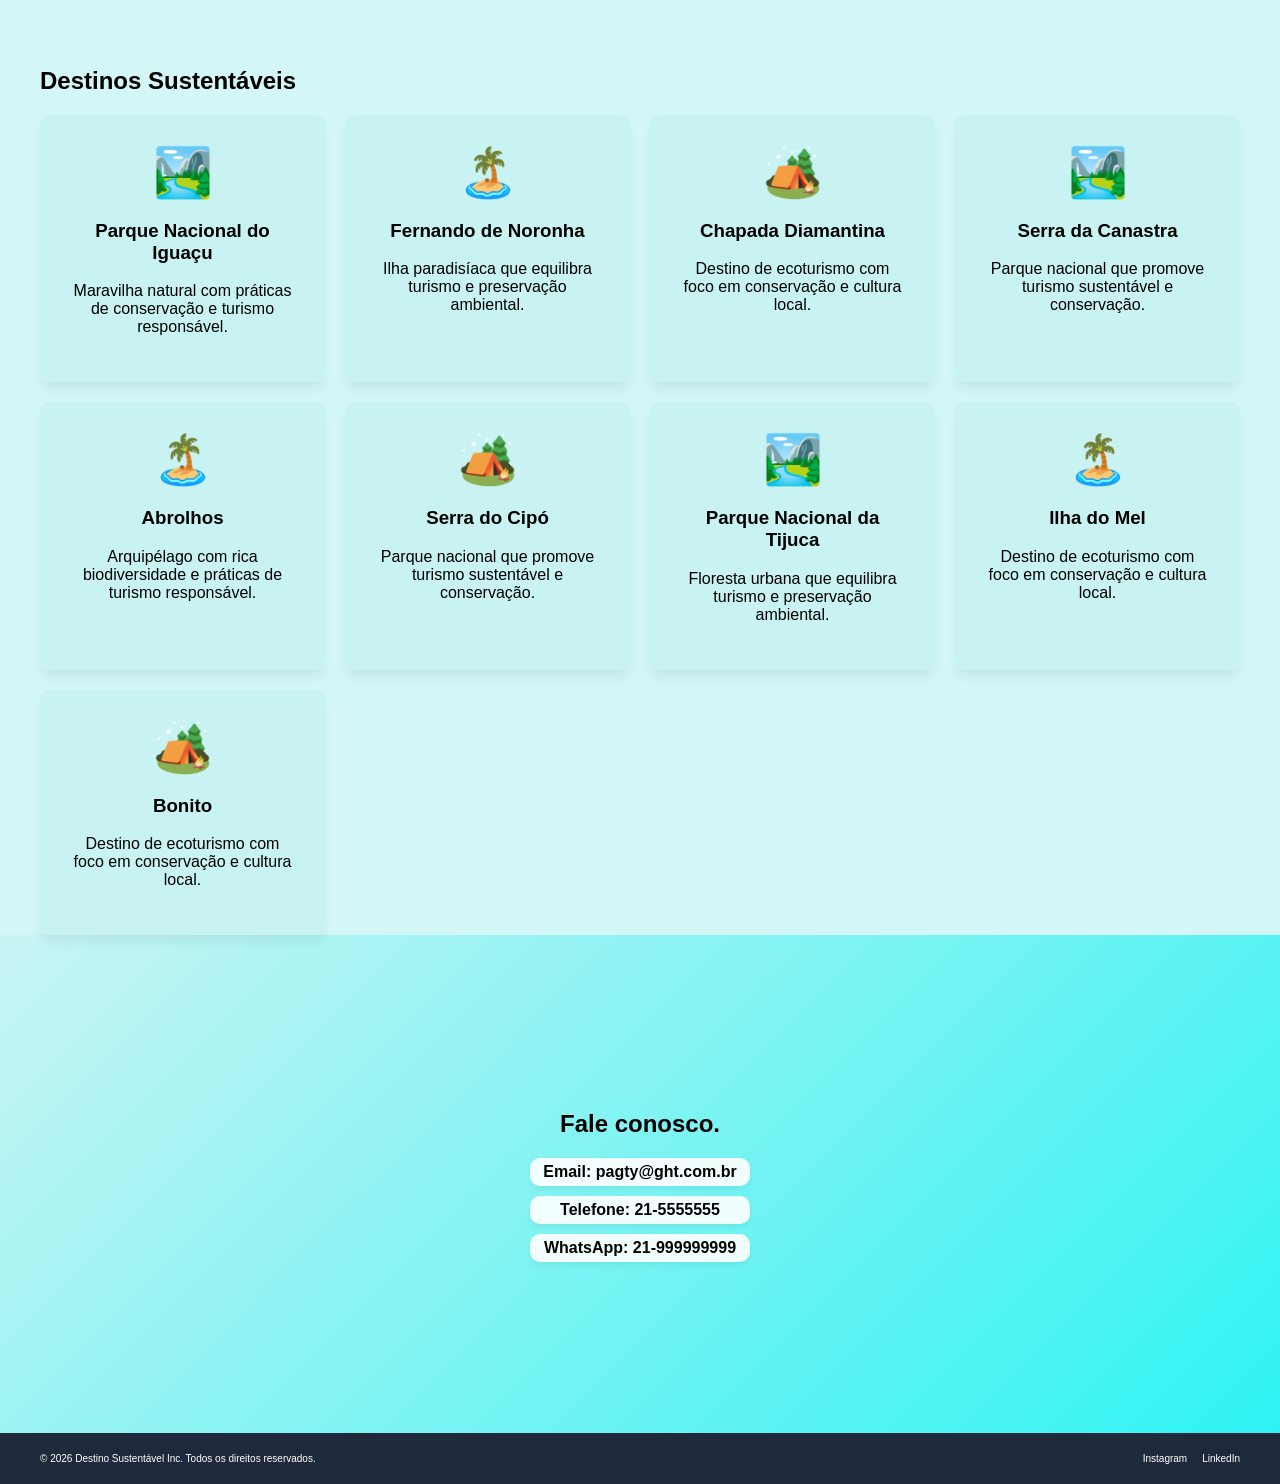
==== commit e2867c6c: "Add files via upload" ====
--- a/index.html
+++ b/index.html
@@ -33,7 +33,7 @@
                     <li><a href="#dicas">Dicas</a></li>
                     <li><a href="#destinos">Destinos</a></li>
                     <li><a href="#contato">Contato</a></li>
-                    <li><a href="teste.html">Página Teste</a></li>
+                    <!-- <li><a href="teste.html">Página Teste</a></li> -->
                 </ul>
             </nav>
         </div>
@@ -87,47 +87,47 @@
                 <h2>Destinos Sustentáveis</h2>
                 <div class="features-grid">
                     <div class="feature-card2">
-                        <a href="./destinos.html#cataratas"><div class="icon">🏞️</div>
+                        <a href="./pqNacIguacu.html"><div class="icon">🏞️</div>
                         <h3>Parque Nacional do Iguaçu</h3>
                         <p>Maravilha natural com práticas de conservação e turismo responsável.</p></a>
                     </div>
                     <div class="feature-card2">
-                        <a href="./destinos.html#noronha"><div class="icon">🏝️</div>
+                        <a href="./noronha.html"><div class="icon">🏝️</div>
                         <h3>Fernando de Noronha</h3>
                         <p>Ilha paradisíaca que equilibra turismo e preservação ambiental.</p></a>
                     </div>
                     <div class="feature-card2">
-                        <a href="./destinos.html#chapada-diamantina"><div class="icon">🏕️</div>
+                        <a href="./chapadaDiamantina.html"><div class="icon">🏕️</div>
                         <h3>Chapada Diamantina</h3>
                         <p>Destino de ecoturismo com foco em conservação e cultura local.</p></a>
                     </div>
                     <div class="feature-card2">
-                        <a href="./destinos.html#serra-da-canastra"><div class="icon">🏞️</div>
+                        <a href="./serraDaCanastra.html"><div class="icon">🏞️</div>
                         <h3>Serra da Canastra</h3>
                         <p>Parque nacional que promove turismo sustentável e conservação.</p></a>
                     </div>
                     <div class="feature-card2">
-                        <a href="./destinos.html#abrolhos"><div class="icon">🏝️</div>
+                        <a href="./abrolhos.html"><div class="icon">🏝️</div>
                         <h3>Abrolhos</h3>
                         <p>Arquipélago com rica biodiversidade e práticas de turismo responsável.</p></a>
                     </div>
                     <div class="feature-card2">
-                        <a href="./destinos.html#serra-do-cipo"><div class="icon">🏕️</div>
+                        <a href="./serraDoCipo.html"><div class="icon">🏕️</div>
                         <h3>Serra do Cipó</h3>
                         <p>Parque nacional que promove turismo sustentável e conservação.</p></a>
                     </div>
                     <div class="feature-card2">
-                        <a href="./destinos.html#parque-da-tijuca"><div class="icon">🏞️</div>
+                        <a href="./pqDaTijuca.html"><div class="icon">🏞️</div>
                         <h3>Parque Nacional da Tijuca</h3>
                         <p>Floresta urbana que equilibra turismo e preservação ambiental.</p></a>
                     </div>
                     <div class="feature-card2">
-                        <a href="./destinos.html#ilha-do-mel"><div class="icon">🏝️</div>
+                        <a href="./ilhaDoMel.html"><div class="icon">🏝️</div>
                         <h3>Ilha do Mel</h3>
                         <p>Destino de ecoturismo com foco em conservação e cultura local.</p></a>
                     </div>
                     <div class="feature-card2">
-                        <a href="./destinos.html#bonito"><div class="icon">🏕️</div>
+                        <a href="./bonito.html"><div class="icon">🏕️</div>
                         <h3>Bonito</h3>
                         <p>Destino de ecoturismo com foco em conservação e cultura local.</p></a>
                     </div>
--- a/estilos.css
+++ b/estilos.css
@@ -20,13 +20,26 @@
     padding: 1rem 0;
     position: sticky;
     top: 0;
-    z-index: 100;
+    z-index: 1000;
+    width: 100%
+   
 }
 
 .flex-nav {
     display: flex;
     justify-content: space-between;
     align-items: center;
+}
+
+/* faz funcionar a configuração sticky na div capturada */
+#cabecalho {
+    background-color: rgb(200, 244, 244);
+    box-shadow: 0 2px 5px rgba(0,0,0,0.1);
+    padding: 1rem 0;
+    position: sticky;
+    top: 0;
+    z-index: 1000;
+    width: 100%
 }
 
 .logo {
@@ -81,20 +94,54 @@
 
 /* --- RESPONSIVE PARA CELULAR --- */
 @media (max-width: 768px) {
-        .nav-links {
-            gap: 10px;
-        }
-
-        .nav-links a {
-            font-size: 0.9rem;
-        }
-}
-
-@media (max-width: 768px) {
+    html, body {
+    overflow-x: hidden;
+    }
+    
+    .nav-links {
+        gap: 10px;
+        flex-wrap: wrap;
+        justify-content: center;
+    }
+
+    .nav-links a {
+        font-size: 0.9rem;
+    }
+
     .content-grid {
         grid-template-columns: 1fr;
     }
-}
+
+    .logo {
+        width: 80px;
+        height: 80px;
+    }
+
+    .logo img {
+        width: 70px;
+        height: 70px;
+    }
+
+    .logo svg {
+        width: 140px;
+        height: 140px;
+        top: -25px;
+        left: -25px;
+    }
+
+    .logo svg text {
+        font-size: 12px; /* 🔥 ESSENCIAL */
+    }
+
+    .grid {
+        grid-template-areas: 
+            "main"
+            "stats"
+            "info"
+            "chart";
+    }
+}
+
 /* --- HERO SECTION --- */
 /* A Seção Hero é o cartão de visitas do seu site! */
 .hero-section {
